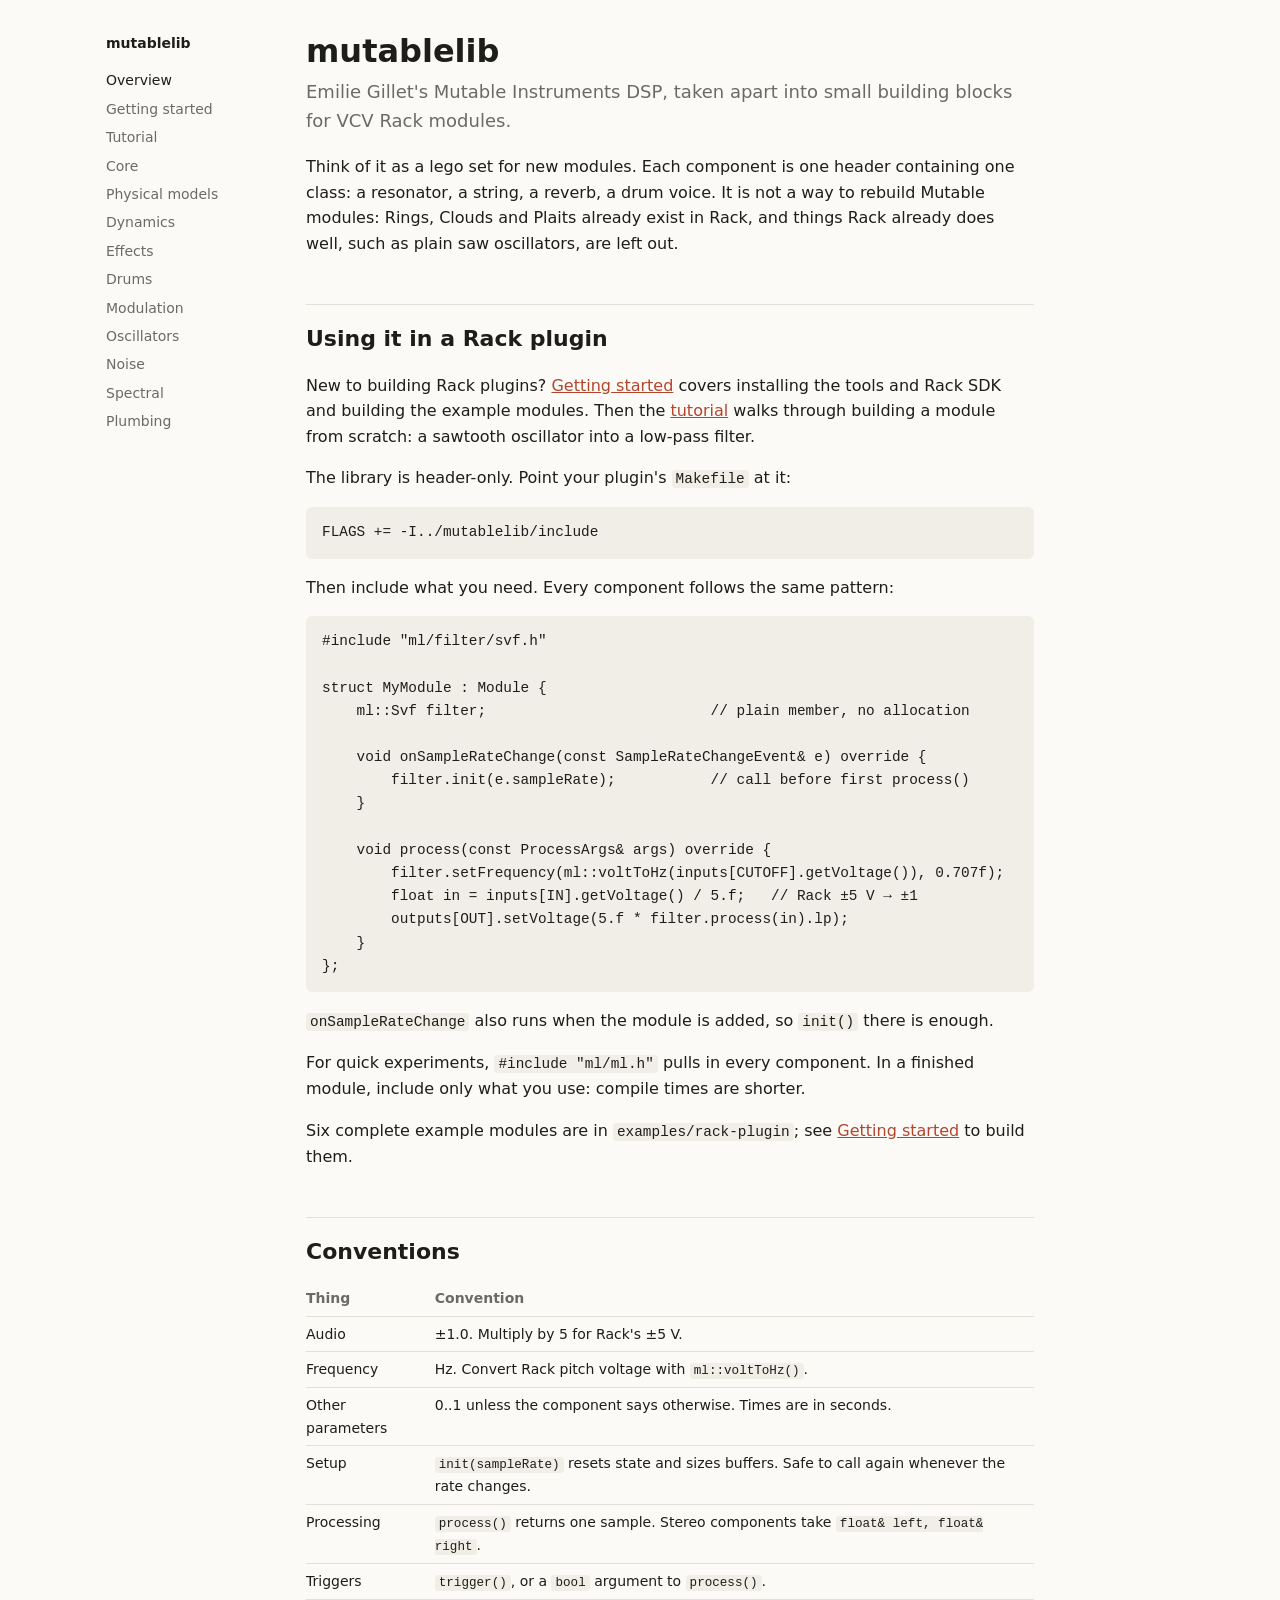
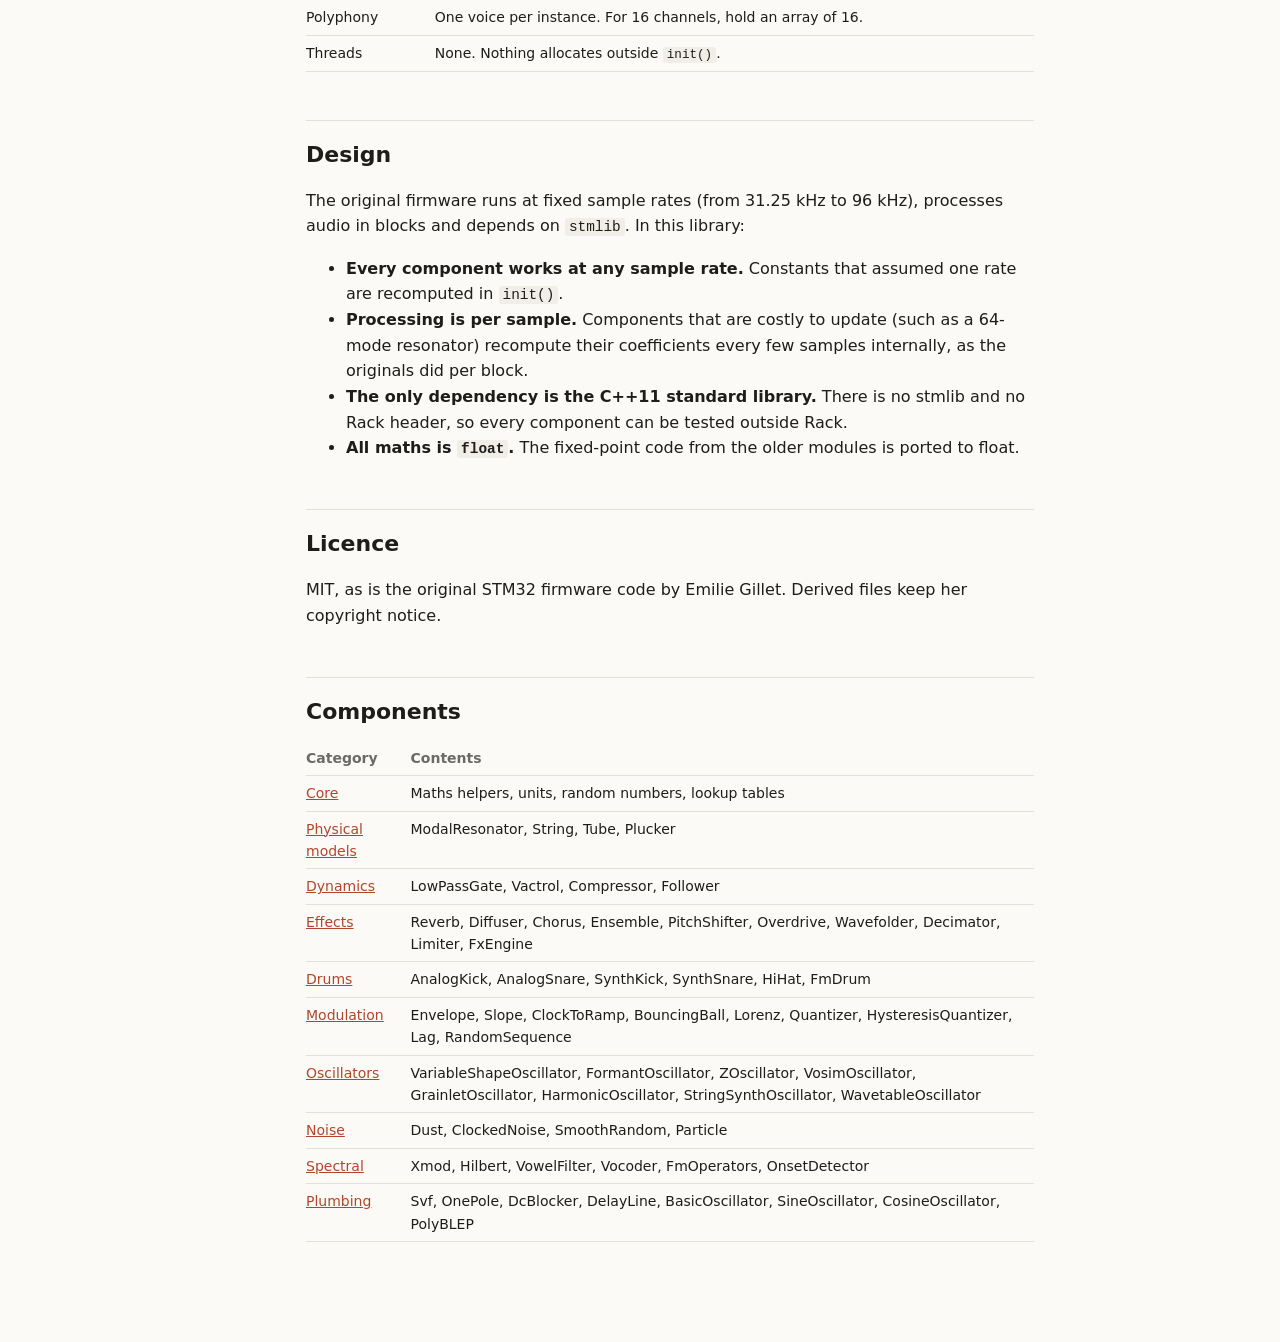
==== docs/index.html @ fc0bdcec "initial commit." ====
<!doctype html>
<html lang="en">
<head>
<meta charset="utf-8">
<meta name="viewport" content="width=device-width, initial-scale=1">
<title>mutablelib</title>
<link rel="stylesheet" href="style.css">
</head>
<body>
<div class="page">
<nav>
  <div class="title">mutablelib</div>
  <a href="index.html" class="here">Overview</a>
  <a href="setup.html">Getting started</a>
  <a href="tutorial.html">Tutorial</a>
  <a href="core.html">Core</a>
  <a href="physical.html">Physical models</a>
  <a href="dynamics.html">Dynamics</a>
  <a href="fx.html">Effects</a>
  <a href="drums.html">Drums</a>
  <a href="mod.html">Modulation</a>
  <a href="osc.html">Oscillators</a>
  <a href="noise.html">Noise</a>
  <a href="spectral.html">Spectral</a>
  <a href="plumbing.html">Plumbing</a>
</nav>
<main>

<h1>mutablelib</h1>
<p class="lede">Emilie Gillet's Mutable Instruments DSP, taken apart into small building blocks for VCV Rack modules.</p>

<p>Think of it as a lego set for new modules. Each component is one header containing one class: a resonator, a string, a reverb, a drum voice. It is not a way to rebuild Mutable modules: Rings, Clouds and Plaits already exist in Rack, and things Rack already does well, such as plain saw oscillators, are left out.</p>

<h2>Using it in a Rack plugin</h2>
<p>New to building Rack plugins? <a href="setup.html">Getting started</a> covers installing the tools and Rack SDK and building the example modules. Then the <a href="tutorial.html">tutorial</a> walks through building a module from scratch: a sawtooth oscillator into a low-pass filter.</p>
<p>The library is header-only. Point your plugin's <code>Makefile</code> at it:</p>
<pre><code>FLAGS += -I../mutablelib/include</code></pre>
<p>Then include what you need. Every component follows the same pattern:</p>
<pre><code>#include "ml/filter/svf.h"

struct MyModule : Module {
    ml::Svf filter;                          // plain member, no allocation

    void onSampleRateChange(const SampleRateChangeEvent&amp; e) override {
        filter.init(e.sampleRate);           // call before first process()
    }

    void process(const ProcessArgs&amp; args) override {
        filter.setFrequency(ml::voltToHz(inputs[CUTOFF].getVoltage()), 0.707f);
        float in = inputs[IN].getVoltage() / 5.f;   // Rack ±5 V → ±1
        outputs[OUT].setVoltage(5.f * filter.process(in).lp);
    }
};</code></pre>
<p><code>onSampleRateChange</code> also runs when the module is added, so <code>init()</code> there is enough.</p>
<p>For quick experiments, <code>#include "ml/ml.h"</code> pulls in every component. In a finished module, include only what you use: compile times are shorter.</p>
<p>Six complete example modules are in <code>examples/rack-plugin</code>; see <a href="setup.html">Getting started</a> to build them.</p>

<h2>Conventions</h2>
<table>
<tr><th>Thing</th><th>Convention</th></tr>
<tr><td>Audio</td><td>±1.0. Multiply by 5 for Rack's ±5 V.</td></tr>
<tr><td>Frequency</td><td>Hz. Convert Rack pitch voltage with <code>ml::voltToHz()</code>.</td></tr>
<tr><td>Other parameters</td><td>0..1 unless the component says otherwise. Times are in seconds.</td></tr>
<tr><td>Setup</td><td><code>init(sampleRate)</code> resets state and sizes buffers. Safe to call again whenever the rate changes.</td></tr>
<tr><td>Processing</td><td><code>process()</code> returns one sample. Stereo components take <code>float&amp; left, float&amp; right</code>.</td></tr>
<tr><td>Triggers</td><td><code>trigger()</code>, or a <code>bool</code> argument to <code>process()</code>.</td></tr>
<tr><td>Polyphony</td><td>One voice per instance. For 16 channels, hold an array of 16.</td></tr>
<tr><td>Threads</td><td>None. Nothing allocates outside <code>init()</code>.</td></tr>
</table>

<h2>Design</h2>
<p>The original firmware runs at fixed sample rates (from 31.25 kHz to 96 kHz), processes audio in blocks and depends on <code>stmlib</code>. In this library:</p>
<ul>
  <li><strong>Every component works at any sample rate.</strong> Constants that assumed one rate are recomputed in <code>init()</code>.</li>
  <li><strong>Processing is per sample.</strong> Components that are costly to update (such as a 64-mode resonator) recompute their coefficients every few samples internally, as the originals did per block.</li>
  <li><strong>The only dependency is the C++11 standard library.</strong> There is no stmlib and no Rack header, so every component can be tested outside Rack.</li>
  <li><strong>All maths is <code>float</code>.</strong> The fixed-point code from the older modules is ported to float.</li>
</ul>

<h2>Licence</h2>
<p>MIT, as is the original STM32 firmware code by Emilie Gillet. Derived files keep her copyright notice.</p>

<h2>Components</h2>
<table>
<tr><th>Category</th><th>Contents</th></tr>
<tr><td><a href="core.html">Core</a></td><td>Maths helpers, units, random numbers, lookup tables</td></tr>
<tr><td><a href="physical.html">Physical models</a></td><td>ModalResonator, String, Tube, Plucker</td></tr>
<tr><td><a href="dynamics.html">Dynamics</a></td><td>LowPassGate, Vactrol, Compressor, Follower</td></tr>
<tr><td><a href="fx.html">Effects</a></td><td>Reverb, Diffuser, Chorus, Ensemble, PitchShifter, Overdrive, Wavefolder, Decimator, Limiter, FxEngine</td></tr>
<tr><td><a href="drums.html">Drums</a></td><td>AnalogKick, AnalogSnare, SynthKick, SynthSnare, HiHat, FmDrum</td></tr>
<tr><td><a href="mod.html">Modulation</a></td><td>Envelope, Slope, ClockToRamp, BouncingBall, Lorenz, Quantizer, HysteresisQuantizer, Lag, RandomSequence</td></tr>
<tr><td><a href="osc.html">Oscillators</a></td><td>VariableShapeOscillator, FormantOscillator, ZOscillator, VosimOscillator, GrainletOscillator, HarmonicOscillator, StringSynthOscillator, WavetableOscillator</td></tr>
<tr><td><a href="noise.html">Noise</a></td><td>Dust, ClockedNoise, SmoothRandom, Particle</td></tr>
<tr><td><a href="spectral.html">Spectral</a></td><td>Xmod, Hilbert, VowelFilter, Vocoder, FmOperators, OnsetDetector</td></tr>
<tr><td><a href="plumbing.html">Plumbing</a></td><td>Svf, OnePole, DcBlocker, DelayLine, BasicOscillator, SineOscillator, CosineOscillator, PolyBLEP</td></tr>
</table>

</main>
</div>
</body>
</html>
---- docs/style.css ----
/* mutablelib docs. One stylesheet, no scripts. */

:root {
  --bg: #fbfaf7;
  --fg: #1d1d1b;
  --muted: #6b6a66;
  --rule: #e2dfd8;
  --code-bg: #f1eee7;
  --accent: #b2452c;
  --mono: ui-monospace, "SF Mono", Menlo, Consolas, monospace;
}
@media (prefers-color-scheme: dark) {
  :root {
    --bg: #161614;
    --fg: #e8e6e1;
    --muted: #9a978f;
    --rule: #2e2d2a;
    --code-bg: #22211e;
    --accent: #e0805f;
  }
}

* { box-sizing: border-box; }
body {
  margin: 0;
  background: var(--bg);
  color: var(--fg);
  font: 16px/1.6 -apple-system, "Segoe UI", system-ui, sans-serif;
}
.page { display: flex; max-width: 1100px; margin: 0 auto; }
nav {
  flex: 0 0 200px;
  padding: 32px 16px;
  position: sticky; top: 0; align-self: flex-start;
  font-size: 14px;
}
nav a { display: block; padding: 3px 0; color: var(--muted); text-decoration: none; }
nav a:hover, nav a.here { color: var(--fg); }
nav .title { font-weight: 700; color: var(--fg); margin-bottom: 12px; }
main { flex: 1; min-width: 0; padding: 32px 16px 96px; max-width: 760px; }

h1 { font-size: 32px; line-height: 1.2; margin: 0 0 8px; }
h2 { font-size: 22px; margin: 48px 0 8px; padding-top: 16px; border-top: 1px solid var(--rule); }
h3 { font-size: 17px; margin: 28px 0 4px; }
.lede { color: var(--muted); font-size: 18px; margin-top: 0; }
a { color: var(--accent); }

code { font-family: var(--mono); font-size: 0.9em; background: var(--code-bg); padding: 1px 4px; border-radius: 3px; }
pre { background: var(--code-bg); padding: 14px 16px; border-radius: 6px; overflow-x: auto; line-height: 1.45; }
pre code { background: none; padding: 0; }

table { border-collapse: collapse; width: 100%; font-size: 14px; margin: 12px 0; }
th, td { text-align: left; padding: 6px 10px 6px 0; border-bottom: 1px solid var(--rule); vertical-align: top; }
th { color: var(--muted); font-weight: 600; }

.origin { color: var(--muted); font-size: 14px; margin-top: -4px; }

@media (max-width: 720px) {
  .page { display: block; }
  nav { position: static; padding-bottom: 0; }
  nav a { display: inline-block; margin-right: 12px; }
}
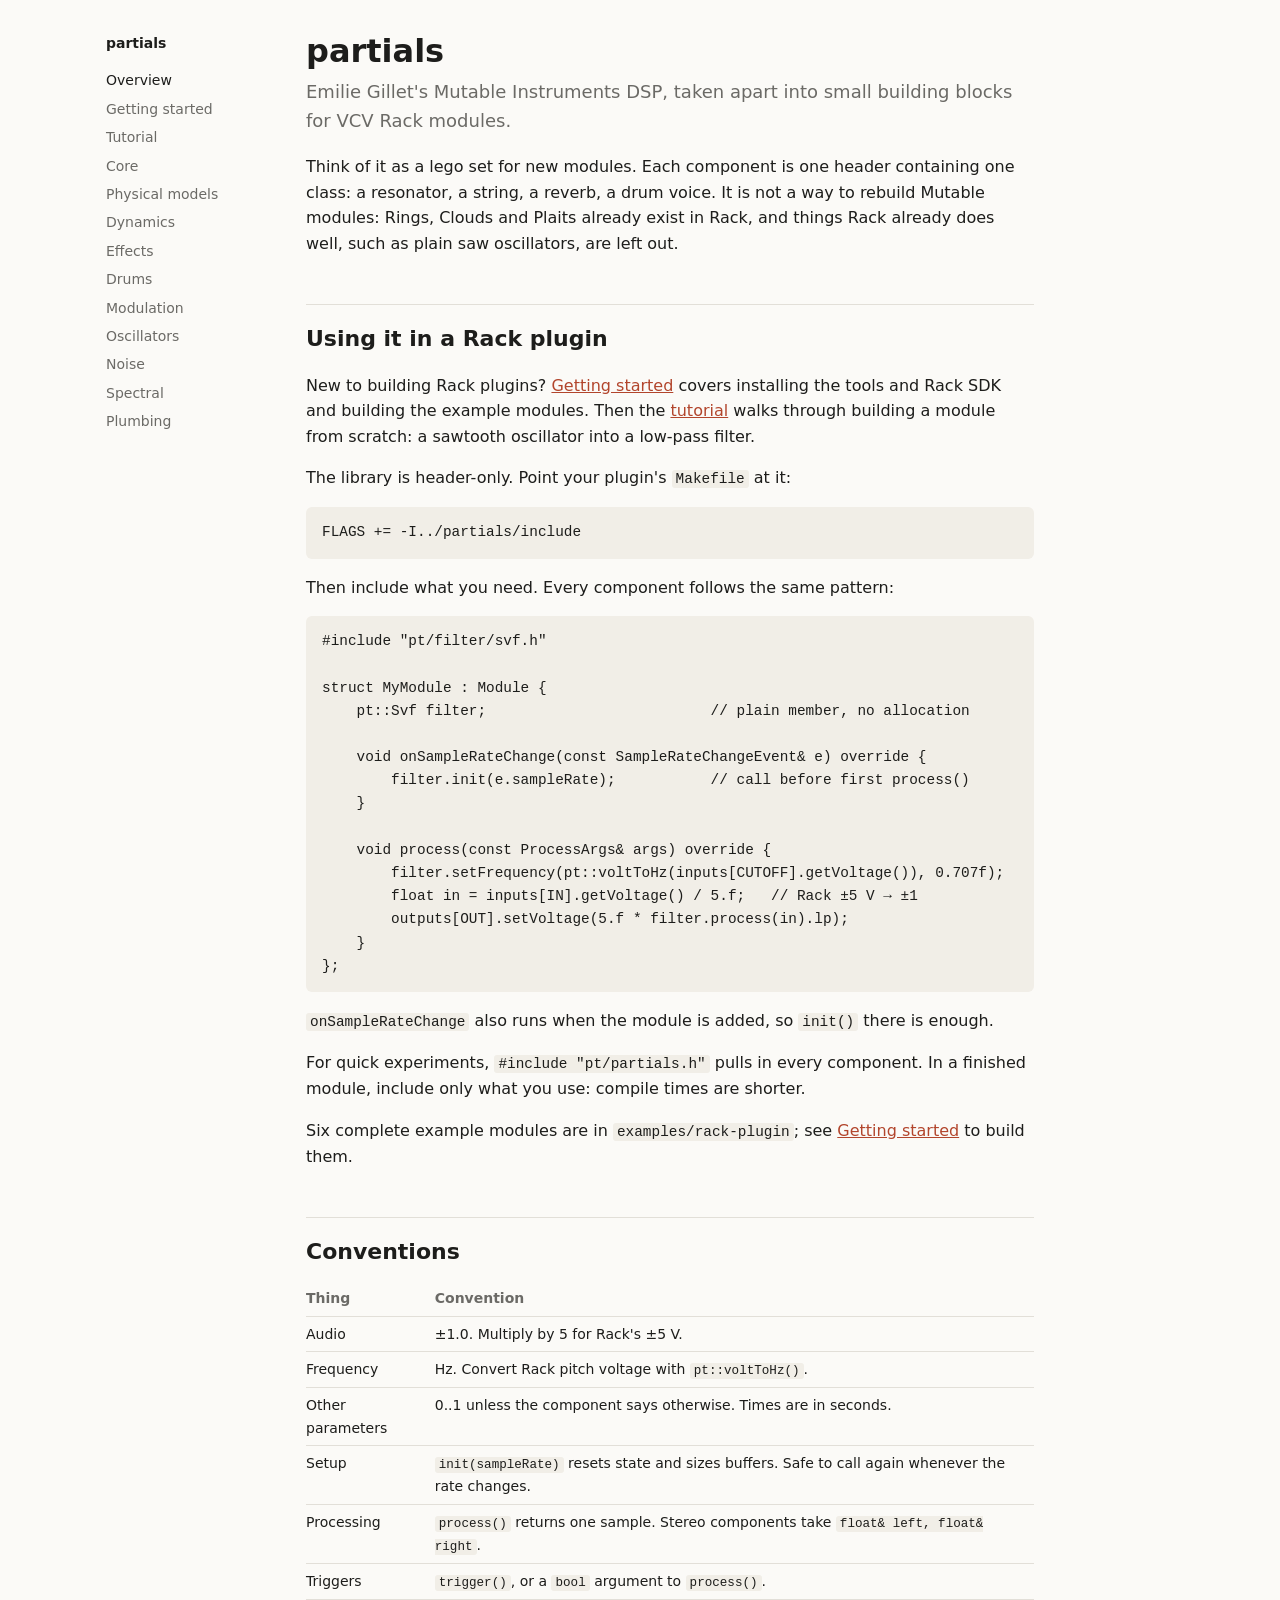
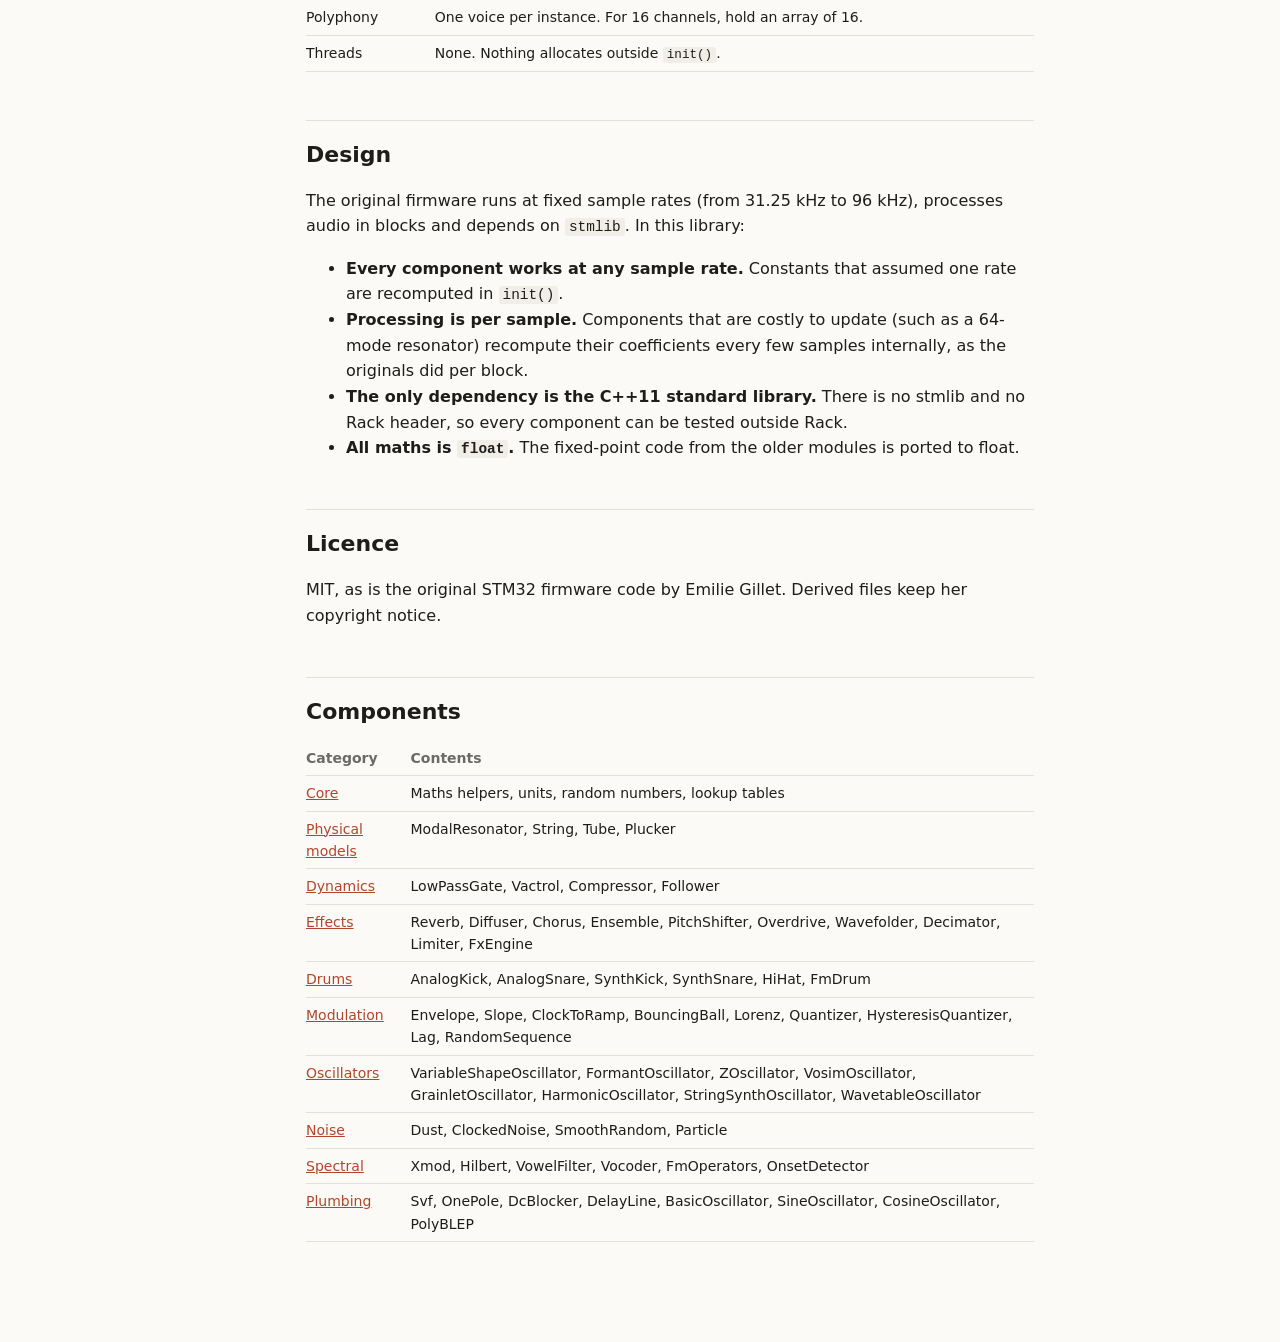
==== commit fd12066f: "rename from mutablelib to partials, given emile's instructions say not to use the name 'mutable inst" ====
--- a/docs/index.html
+++ b/docs/index.html
@@ -3,13 +3,13 @@
 <head>
 <meta charset="utf-8">
 <meta name="viewport" content="width=device-width, initial-scale=1">
-<title>mutablelib</title>
+<title>partials</title>
 <link rel="stylesheet" href="style.css">
 </head>
 <body>
 <div class="page">
 <nav>
-  <div class="title">mutablelib</div>
+  <div class="title">partials</div>
   <a href="index.html" class="here">Overview</a>
   <a href="setup.html">Getting started</a>
   <a href="tutorial.html">Tutorial</a>
@@ -26,7 +26,7 @@
 </nav>
 <main>
 
-<h1>mutablelib</h1>
+<h1>partials</h1>
 <p class="lede">Emilie Gillet's Mutable Instruments DSP, taken apart into small building blocks for VCV Rack modules.</p>
 
 <p>Think of it as a lego set for new modules. Each component is one header containing one class: a resonator, a string, a reverb, a drum voice. It is not a way to rebuild Mutable modules: Rings, Clouds and Plaits already exist in Rack, and things Rack already does well, such as plain saw oscillators, are left out.</p>
@@ -34,32 +34,32 @@
 <h2>Using it in a Rack plugin</h2>
 <p>New to building Rack plugins? <a href="setup.html">Getting started</a> covers installing the tools and Rack SDK and building the example modules. Then the <a href="tutorial.html">tutorial</a> walks through building a module from scratch: a sawtooth oscillator into a low-pass filter.</p>
 <p>The library is header-only. Point your plugin's <code>Makefile</code> at it:</p>
-<pre><code>FLAGS += -I../mutablelib/include</code></pre>
+<pre><code>FLAGS += -I../partials/include</code></pre>
 <p>Then include what you need. Every component follows the same pattern:</p>
-<pre><code>#include "ml/filter/svf.h"
+<pre><code>#include "pt/filter/svf.h"
 
 struct MyModule : Module {
-    ml::Svf filter;                          // plain member, no allocation
+    pt::Svf filter;                          // plain member, no allocation
 
     void onSampleRateChange(const SampleRateChangeEvent&amp; e) override {
         filter.init(e.sampleRate);           // call before first process()
     }
 
     void process(const ProcessArgs&amp; args) override {
-        filter.setFrequency(ml::voltToHz(inputs[CUTOFF].getVoltage()), 0.707f);
+        filter.setFrequency(pt::voltToHz(inputs[CUTOFF].getVoltage()), 0.707f);
         float in = inputs[IN].getVoltage() / 5.f;   // Rack ±5 V → ±1
         outputs[OUT].setVoltage(5.f * filter.process(in).lp);
     }
 };</code></pre>
 <p><code>onSampleRateChange</code> also runs when the module is added, so <code>init()</code> there is enough.</p>
-<p>For quick experiments, <code>#include "ml/ml.h"</code> pulls in every component. In a finished module, include only what you use: compile times are shorter.</p>
+<p>For quick experiments, <code>#include "pt/partials.h"</code> pulls in every component. In a finished module, include only what you use: compile times are shorter.</p>
 <p>Six complete example modules are in <code>examples/rack-plugin</code>; see <a href="setup.html">Getting started</a> to build them.</p>
 
 <h2>Conventions</h2>
 <table>
 <tr><th>Thing</th><th>Convention</th></tr>
 <tr><td>Audio</td><td>±1.0. Multiply by 5 for Rack's ±5 V.</td></tr>
-<tr><td>Frequency</td><td>Hz. Convert Rack pitch voltage with <code>ml::voltToHz()</code>.</td></tr>
+<tr><td>Frequency</td><td>Hz. Convert Rack pitch voltage with <code>pt::voltToHz()</code>.</td></tr>
 <tr><td>Other parameters</td><td>0..1 unless the component says otherwise. Times are in seconds.</td></tr>
 <tr><td>Setup</td><td><code>init(sampleRate)</code> resets state and sizes buffers. Safe to call again whenever the rate changes.</td></tr>
 <tr><td>Processing</td><td><code>process()</code> returns one sample. Stereo components take <code>float&amp; left, float&amp; right</code>.</td></tr>
--- a/docs/style.css
+++ b/docs/style.css
@@ -1,4 +1,4 @@
-/* mutablelib docs. One stylesheet, no scripts. */
+/* partials docs. One stylesheet, no scripts. */
 
 :root {
   --bg: #fbfaf7;
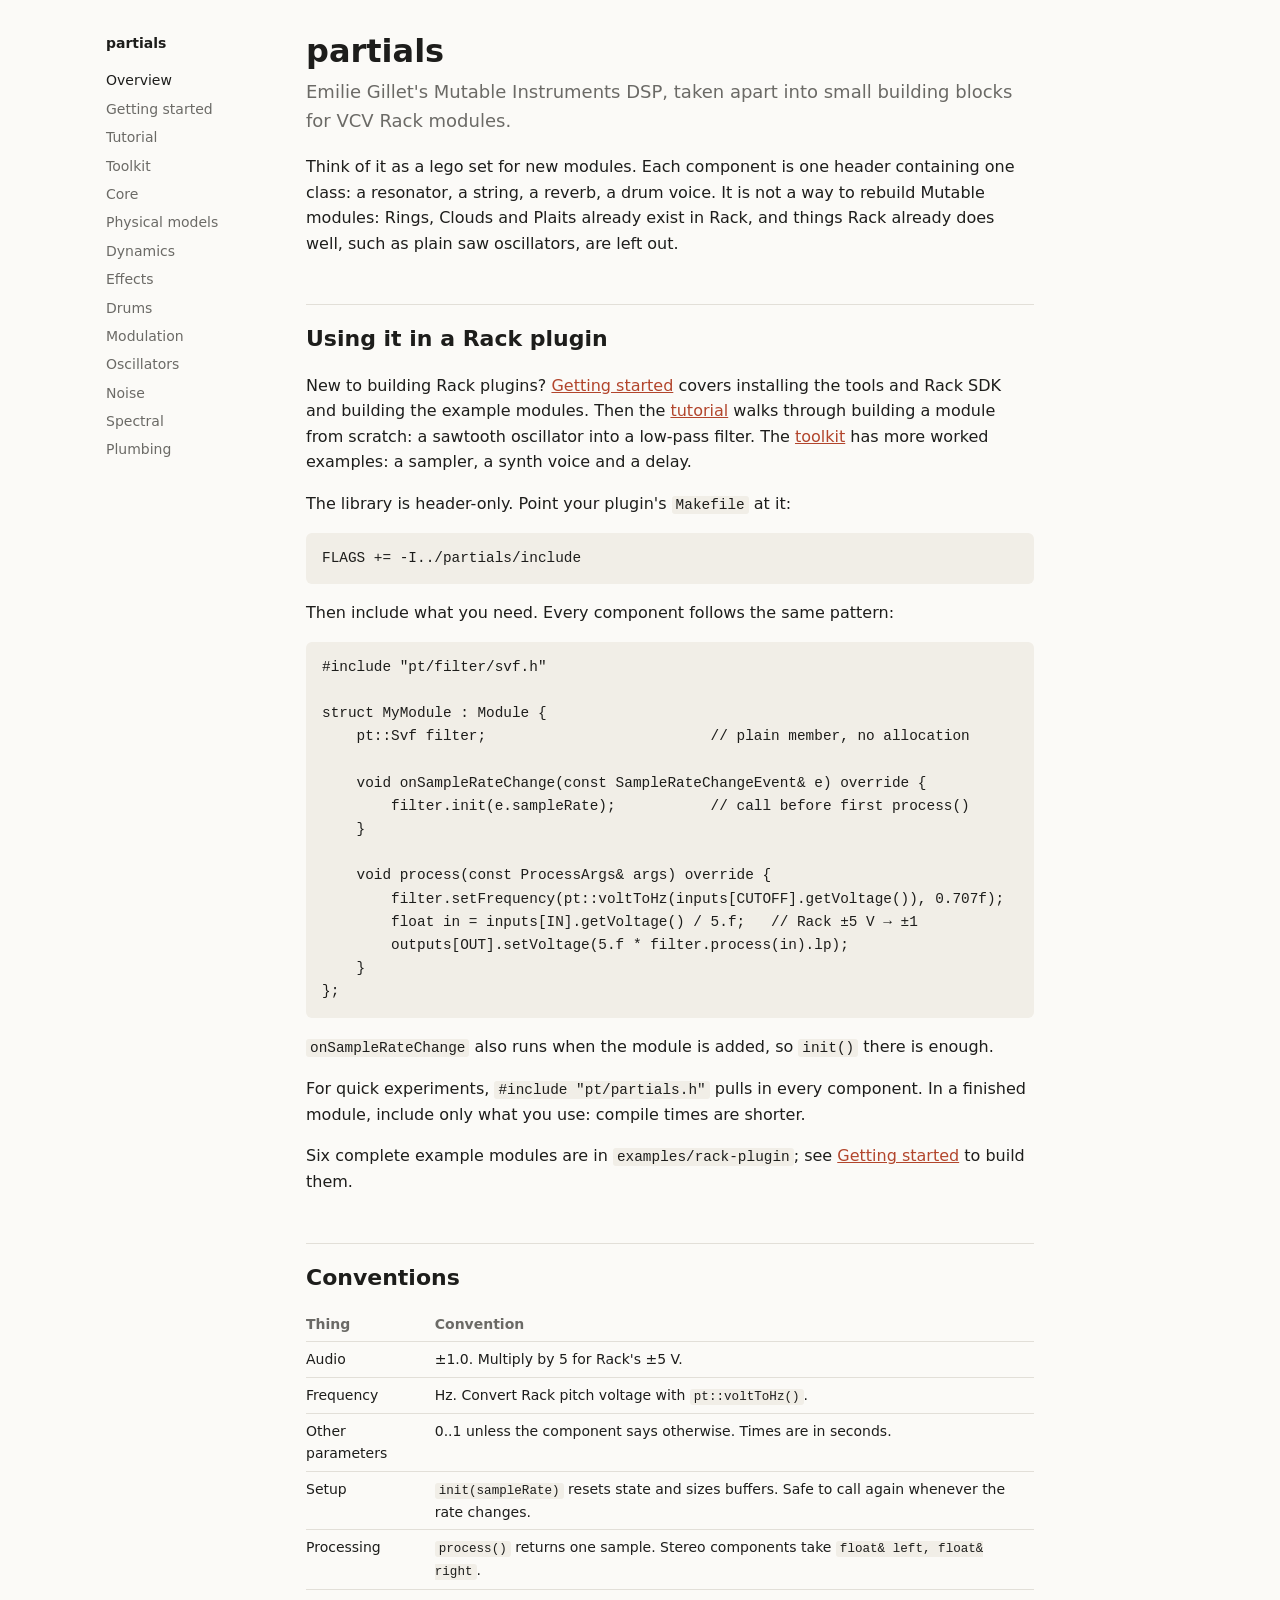
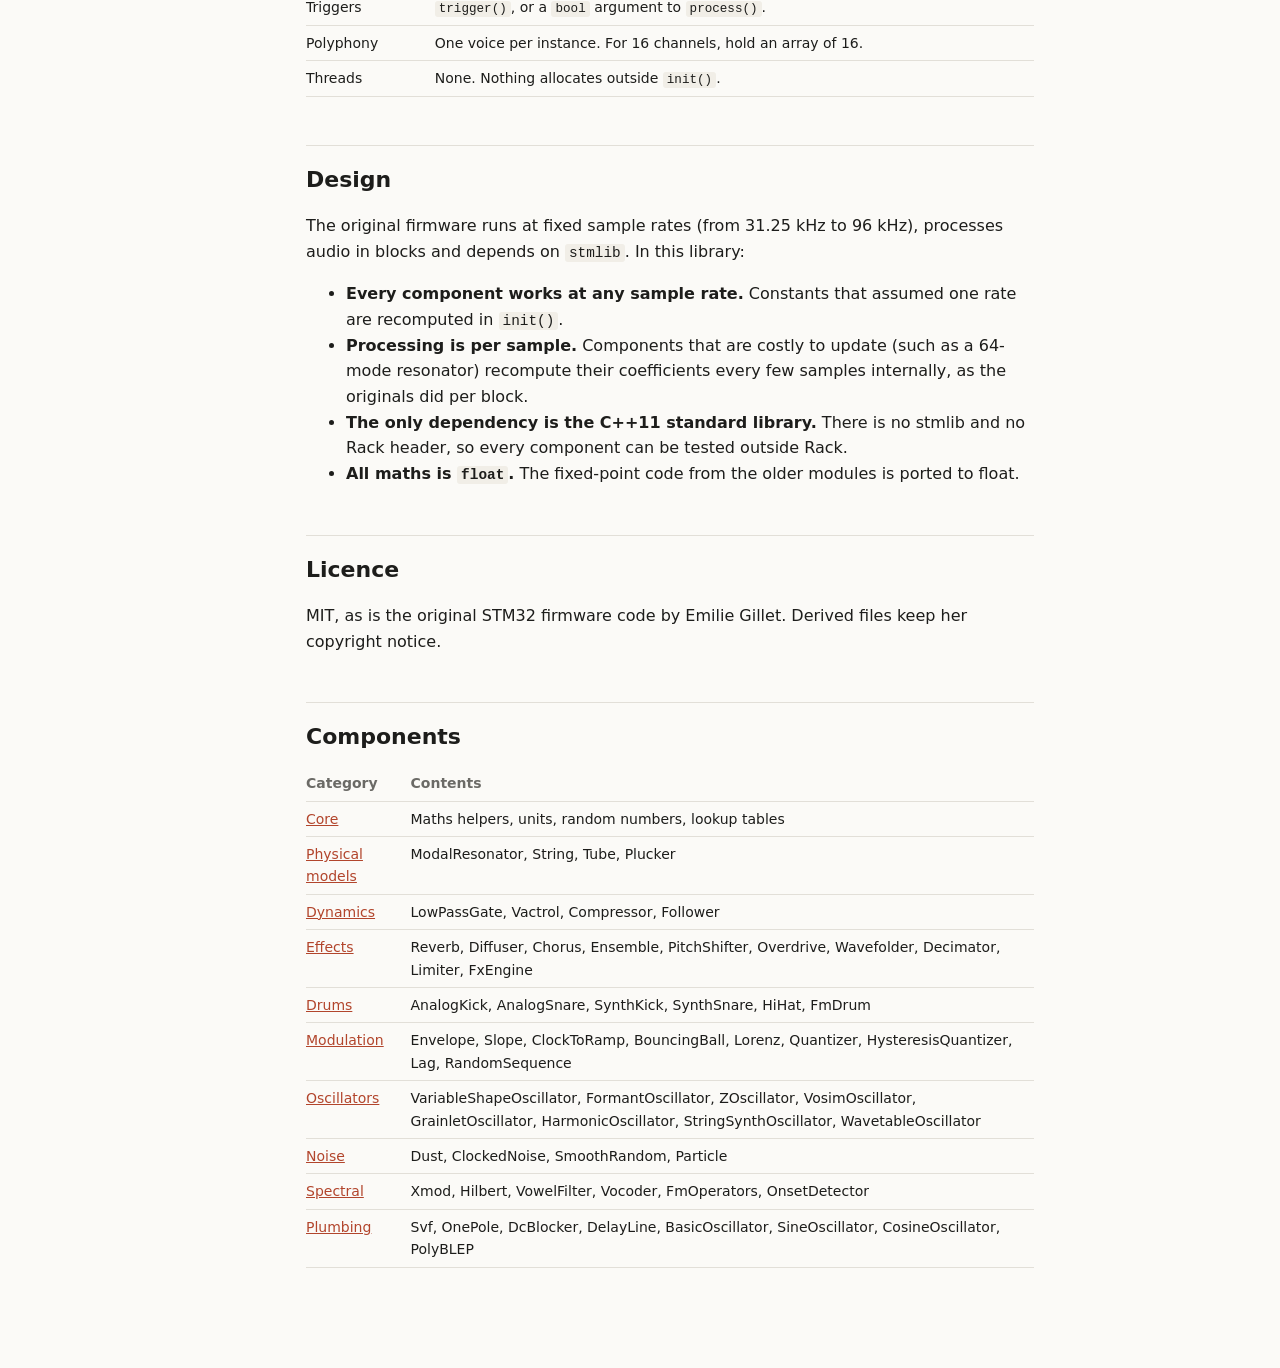
==== commit 0c939dcf: "documentation update." ====
--- a/docs/index.html
+++ b/docs/index.html
@@ -13,6 +13,7 @@
   <a href="index.html" class="here">Overview</a>
   <a href="setup.html">Getting started</a>
   <a href="tutorial.html">Tutorial</a>
+  <a href="toolkit.html">Toolkit</a>
   <a href="core.html">Core</a>
   <a href="physical.html">Physical models</a>
   <a href="dynamics.html">Dynamics</a>
@@ -32,7 +33,7 @@
 <p>Think of it as a lego set for new modules. Each component is one header containing one class: a resonator, a string, a reverb, a drum voice. It is not a way to rebuild Mutable modules: Rings, Clouds and Plaits already exist in Rack, and things Rack already does well, such as plain saw oscillators, are left out.</p>
 
 <h2>Using it in a Rack plugin</h2>
-<p>New to building Rack plugins? <a href="setup.html">Getting started</a> covers installing the tools and Rack SDK and building the example modules. Then the <a href="tutorial.html">tutorial</a> walks through building a module from scratch: a sawtooth oscillator into a low-pass filter.</p>
+<p>New to building Rack plugins? <a href="setup.html">Getting started</a> covers installing the tools and Rack SDK and building the example modules. Then the <a href="tutorial.html">tutorial</a> walks through building a module from scratch: a sawtooth oscillator into a low-pass filter. The <a href="toolkit.html">toolkit</a> has more worked examples: a sampler, a synth voice and a delay.</p>
 <p>The library is header-only. Point your plugin's <code>Makefile</code> at it:</p>
 <pre><code>FLAGS += -I../partials/include</code></pre>
 <p>Then include what you need. Every component follows the same pattern:</p>
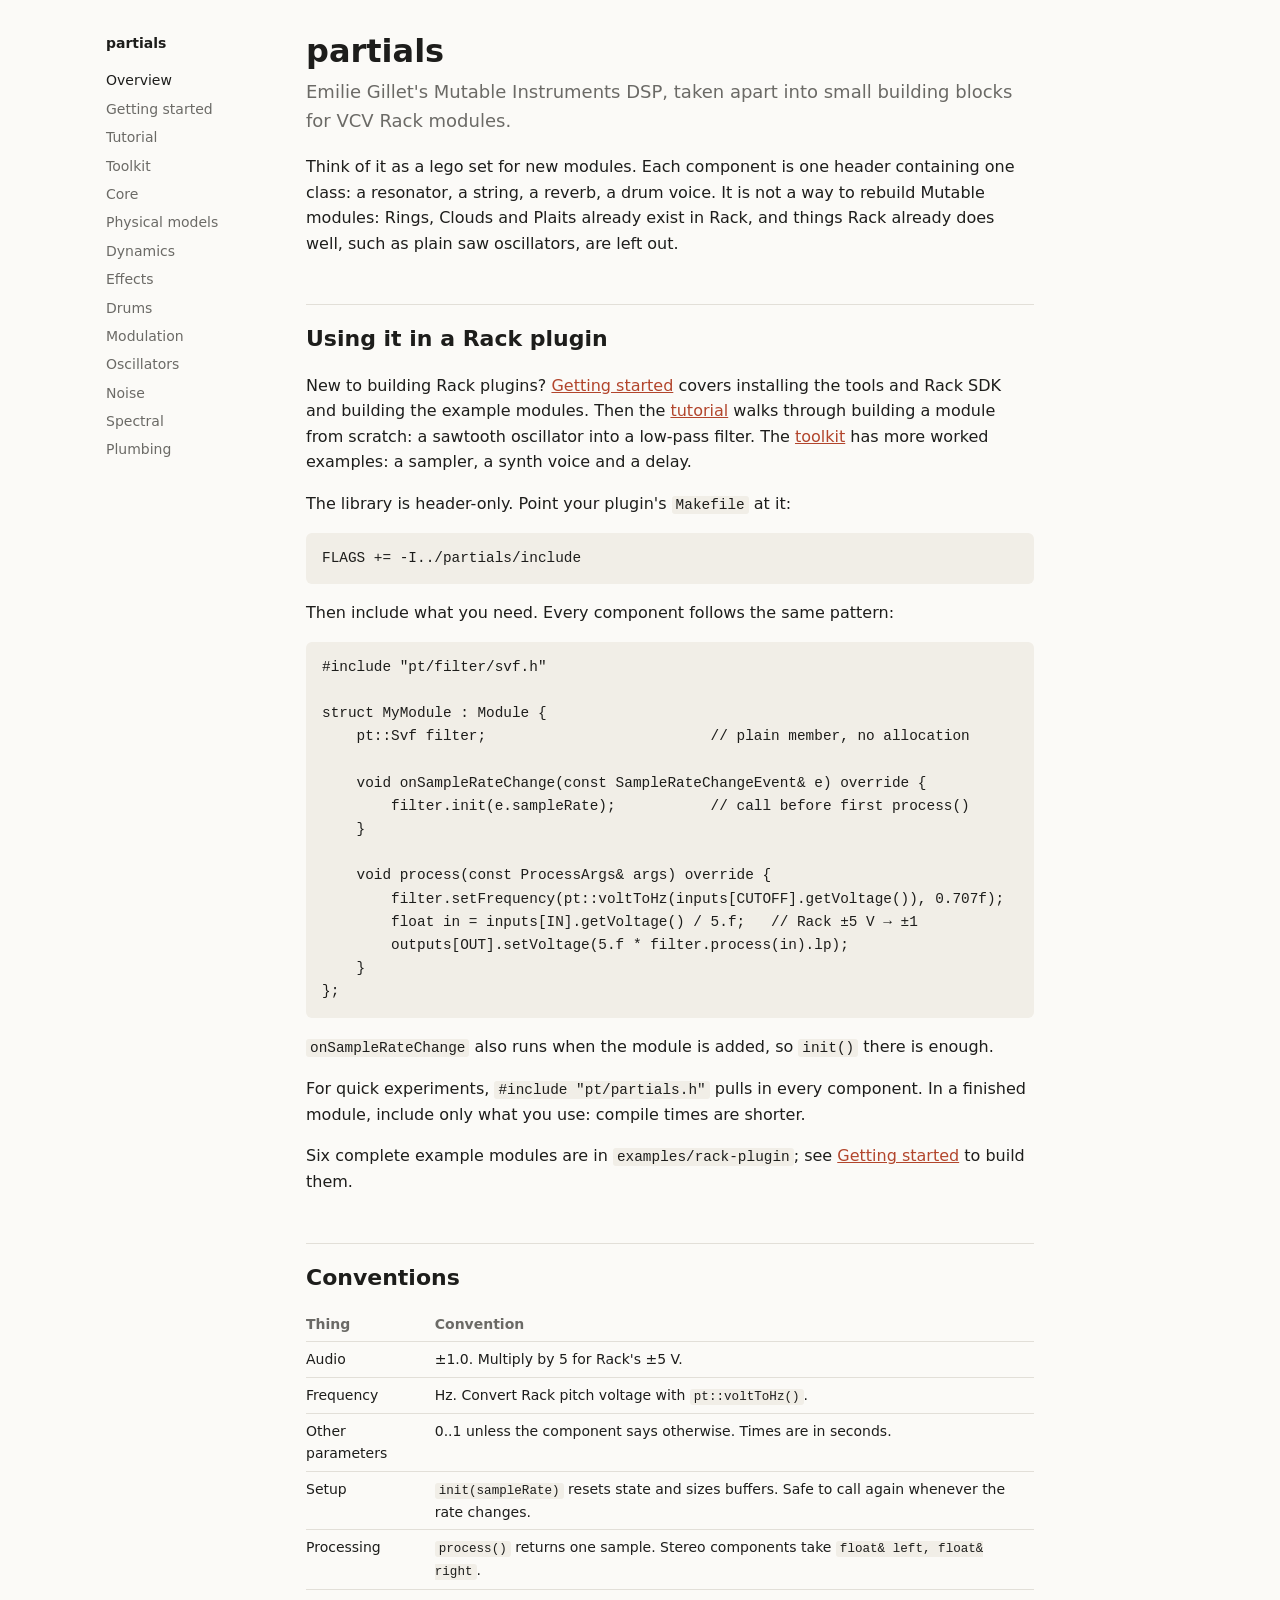
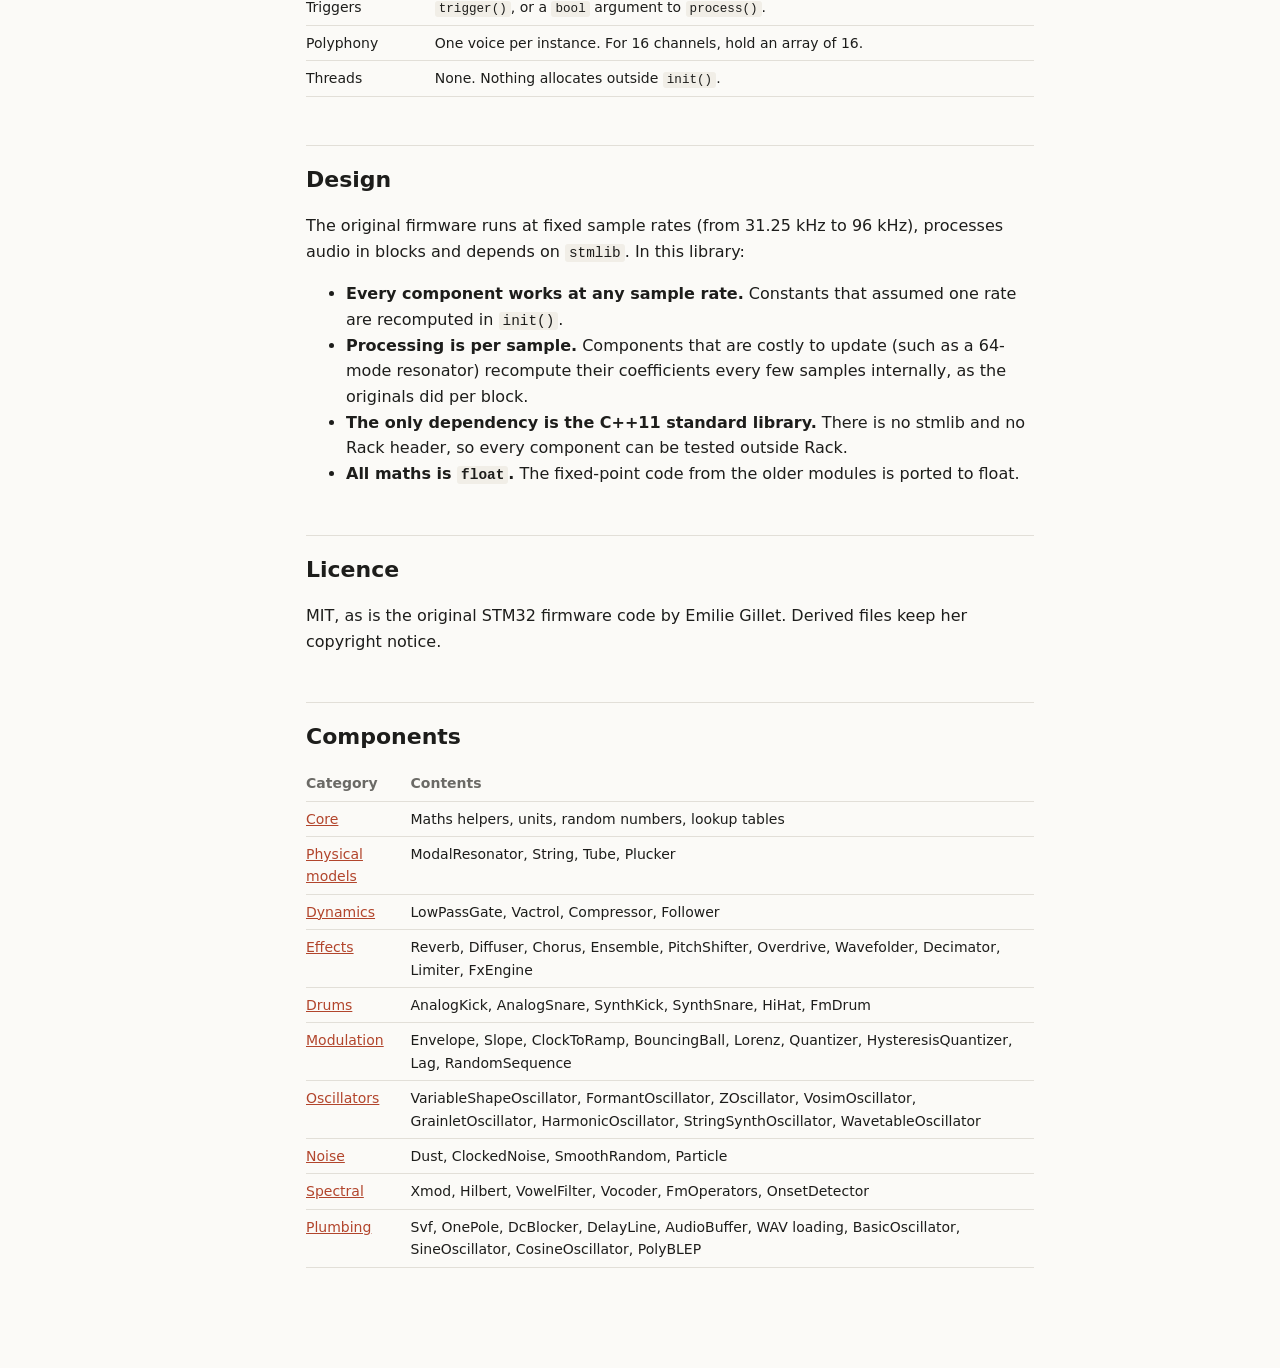
==== commit ab35effc: "add audio buffer code, update the license." ====
--- a/docs/index.html
+++ b/docs/index.html
@@ -93,7 +93,7 @@
 <tr><td><a href="osc.html">Oscillators</a></td><td>VariableShapeOscillator, FormantOscillator, ZOscillator, VosimOscillator, GrainletOscillator, HarmonicOscillator, StringSynthOscillator, WavetableOscillator</td></tr>
 <tr><td><a href="noise.html">Noise</a></td><td>Dust, ClockedNoise, SmoothRandom, Particle</td></tr>
 <tr><td><a href="spectral.html">Spectral</a></td><td>Xmod, Hilbert, VowelFilter, Vocoder, FmOperators, OnsetDetector</td></tr>
-<tr><td><a href="plumbing.html">Plumbing</a></td><td>Svf, OnePole, DcBlocker, DelayLine, BasicOscillator, SineOscillator, CosineOscillator, PolyBLEP</td></tr>
+<tr><td><a href="plumbing.html">Plumbing</a></td><td>Svf, OnePole, DcBlocker, DelayLine, AudioBuffer, WAV loading, BasicOscillator, SineOscillator, CosineOscillator, PolyBLEP</td></tr>
 </table>
 
 </main>
